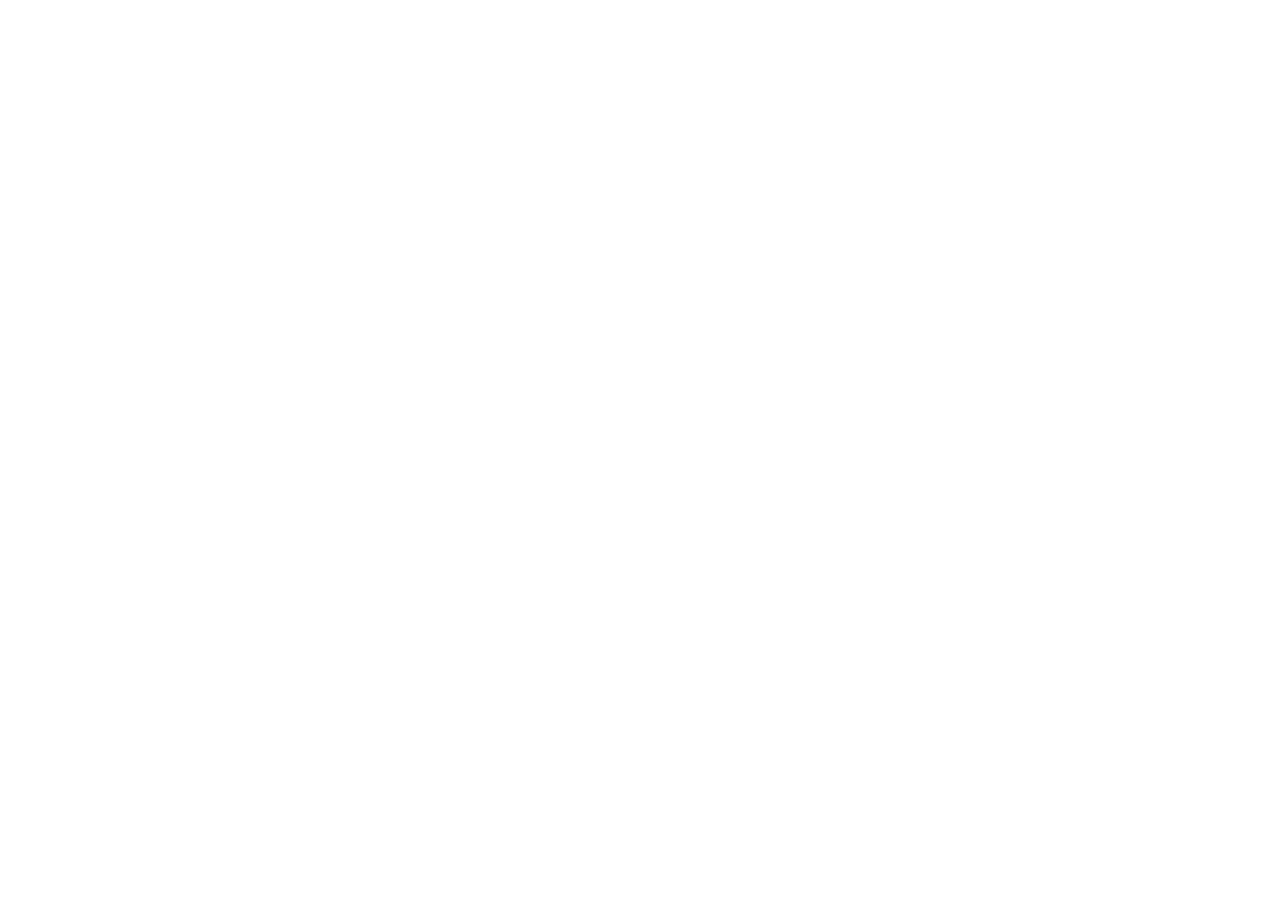
==== index.html @ 57dcc124 "created first naive implementation of synthesizer" ====
<!DOCTYPE html>
<html>
	<head>
		<title>Lorem ipsum</title>
		<link rel="stylesheet" media="all" href="synth.css" />
	</head>
	<body>
		<script src="base64.js"></script>
		<script src="octet_stream.js"></script>
		<script src="wav.js"></script>
		<script src="synthesizer.js"></script>
		<script>
		window.onload = function ()
		{
			var synth = new Synthesizer(22050, document.getElementsByTagName("body")[0]);
		}
		</script>
	</body>
</html>
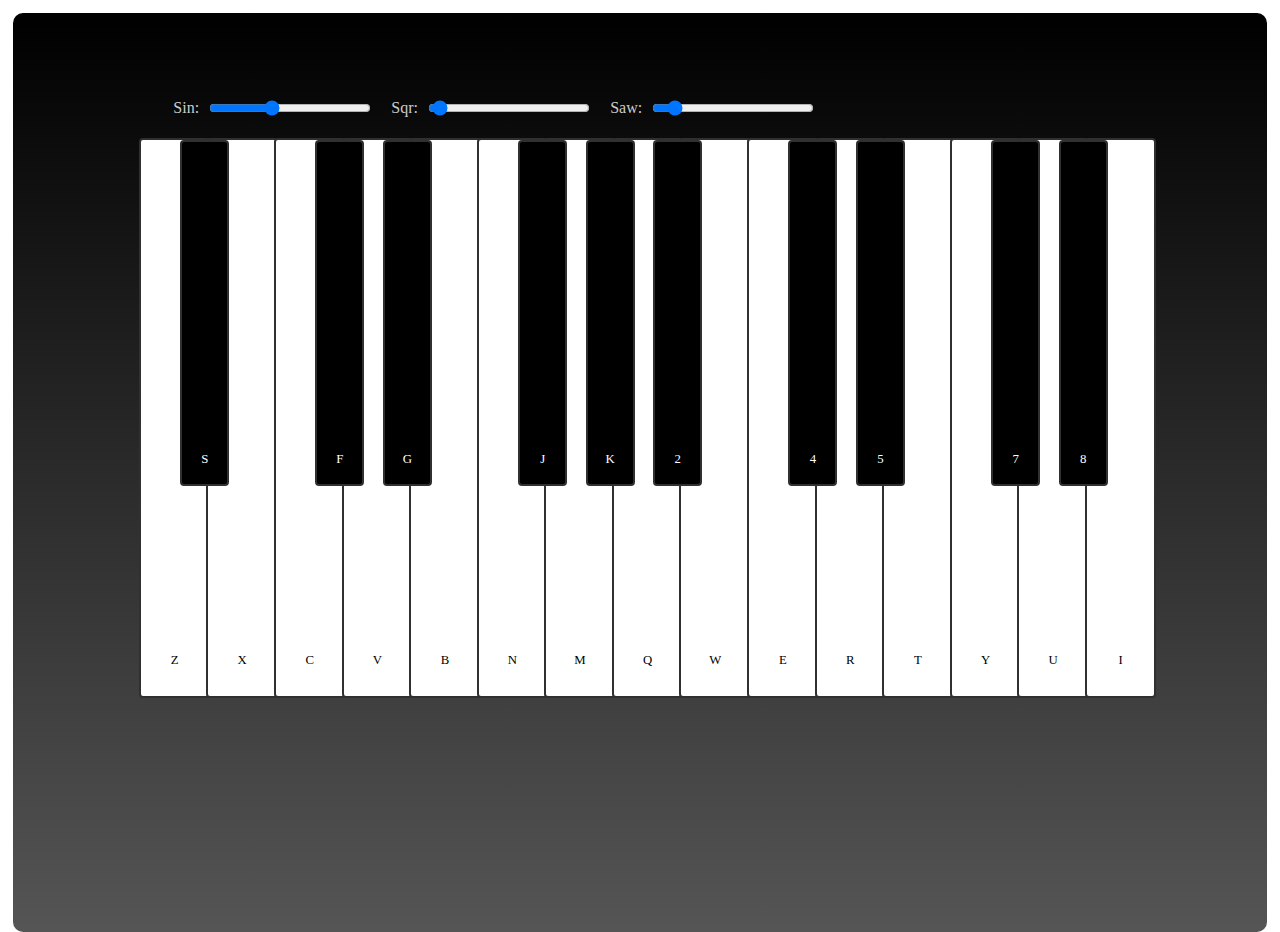
==== commit a3c78c0a: "[synthesizer] using Firefox 4.0 audio API when available" ====
--- a/index.html
+++ b/index.html
@@ -1,18 +1,25 @@
 <!DOCTYPE html>
 <html>
 	<head>
-		<title>Lorem ipsum</title>
+		<meta charset="utf-8" />
+		<title>JavaScript synthesizer</title>
 		<link rel="stylesheet" media="all" href="synth.css" />
 	</head>
 	<body>
 		<script src="base64.js"></script>
 		<script src="octet_stream.js"></script>
 		<script src="wav.js"></script>
+		<script src="simple_audio.js"></script>
+		<script src="realtime_audio.js"></script>
+		<script src="sound.js"></script>
 		<script src="synthesizer.js"></script>
 		<script>
 		window.onload = function ()
 		{
-			var synth = new Synthesizer(22050, document.getElementsByTagName("body")[0]);
+			var synth = new Synthesizer(
+				(window.screen.width > 800) ? 22050 : 8000,
+				document.getElementsByTagName("body")[0]
+			);
 		}
 		</script>
 	</body>
--- a/synth.css
+++ b/synth.css
@@ -0,0 +1,118 @@
+@media screen
+{
+	html, body
+	{
+		width: 100%;
+		height: 100%;
+		margin: 0px;
+		padding: 0px;
+	}
+
+	div.keyboard
+	{
+		/* Frame of the keyboard. */
+		height: 95%;
+		margin: 1%;
+		padding: 5% 0% 0% 10%;
+		border-radius: 10px; /* Nice rounded corner. */
+		background-color: black; /* That's for browsers not supporting gradients. */
+
+		/* Now look at this messs. */
+		background: -webkit-gradient(linear, left top, left bottom, from(#000), to(#555));
+		background: -webkit-linear-gradient(#000, #555);
+		background: -o-linear-gradient(#000, #555);
+		background: -moz-linear-gradient(100% 100% 90deg, #555, #000);
+	}
+
+	div.keyboard form
+	{
+		margin: 2%;
+	}
+	div.keyboard label
+	{
+		color: #ccc;
+		padding: 10px;
+	}
+	div.keyboard input
+	{
+		margin: 0px 10px 0px 0;
+		width: 15%;
+		height: 10px;
+		color: #ccc;
+		background: #111;
+		-webkit-transition: all 0.2s ease-out;
+		-o-transition: all 0.2s ease-out;
+		-mozilla-transition: all 0.2s ease-out;
+		-ms-transition: all 0.2s ease-out;
+	}
+	div.keyboard input:disabled
+	{
+		opacity: 0.1;
+	}
+
+	div.key
+	{
+		/* Common properties of keys. */
+		position: relative;
+		float: left;
+		margin: -2px;
+		padding: 0px;
+		border: solid 2px #303030;
+		border-radius: 4px;
+		background: solid white;
+	}
+
+	div.key p
+	{
+		/* Caption of the key should be displayed at the bottom. */
+		position: absolute;
+		width: 100%;
+		bottom: 5%;
+		margin: 0px;
+		padding: 0px;
+		font-size: 80%;
+		text-align: center;
+	}
+
+	div.white.key
+	{
+		width: 6%;
+		height: 65%;
+		z-index: 1;
+		background: white;
+		color: black;
+	}
+
+	div.black.key
+	{
+		width: 4%;
+		height: 40%;
+		margin: 0px -2.5% 0px -2.5%;
+		z-index: 3;
+		background: black;
+		color: white;
+	}
+
+/*/ div.key:hover, /* This is just for debugging. */
+	div.pressed.key
+	{
+		border-color: #cef;
+		background: #adf;
+		color: black;
+	}
+	div.pressed.white.key
+	{
+		z-index: 2;
+	}
+	div.pressed.black.key
+	{
+		z-index: 4;
+	}
+}
+@media screen and (max-width: 800px)
+{
+	div.key p
+	{
+		display: none; /* Hide keyboard mapping on touch based devices. */
+	}
+}
